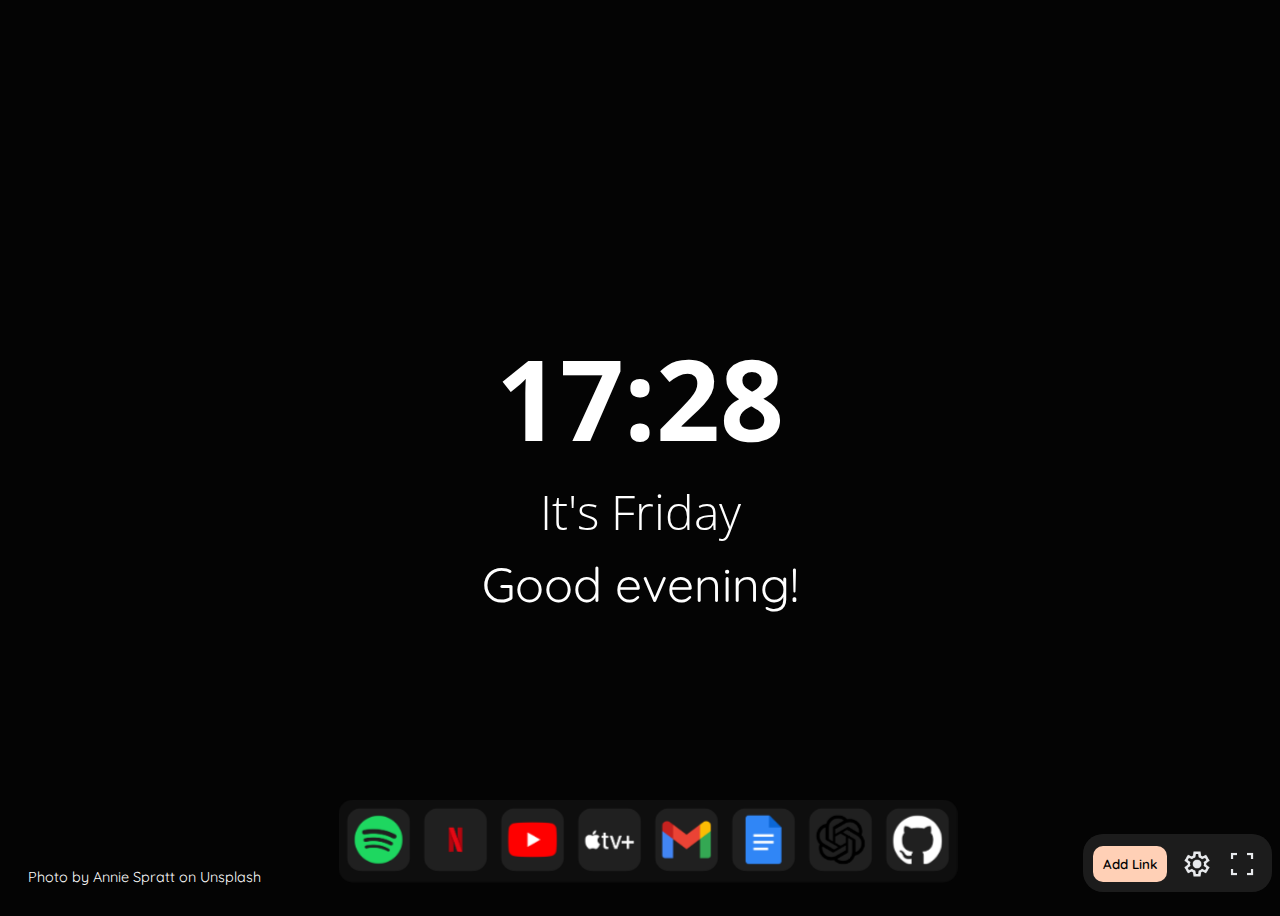
==== Home.html @ 3ab74b73 "Minor Bug fixes" ====
<!DOCTYPE html>
<html lang="en">
<head>
    <!--Meta Tags-->
    <meta name="viewport" content="width=device-width, initial-scale=1"/>
    <!--CSS Styling Files-->
    <link rel="stylesheet" href="styles/Main.css">
    <link rel="stylesheet" href="styles/Widget.css">
    <link rel="stylesheet" href="styles/Popup.css">
    <link rel="icon" href="icons/title-bar-logo.png">
    <title>New Tab</title>
</head>
<body>
    <!--Fixed Bottom Bar for buttons like fullscreen and add link-->
    <div id="bottomBar">
        <button id="addLink" src="icons/add.png" width="30" height="30">Add Link</button>
        <img id="settings" src="icons/settings.png" width="30" height="30">
        <img id="fullscreen" src="icons/fullscreen.png" width="30" height="30">
    </div>
    <!--Grid Item for displaying time,date and greeting message-->

    <div id="info">
        <h1 id="time">00:00</h1>
        <h2 id="date">It's Wednesday</h2>
        <h2 id="greetingMessage">Good morning!</h2>
    </div>

    <!--This area is used for inserting the links that the user inputs-->
    <div id="link-area">
        <div id="linksBox">
            <!--The links will be added into this Linkholder div dynamically through js script-->
            <div id="linkHolder">
            </div>
            <!--Popup windows for adding custom links-->
            <div id="linkPopup" class="popup">
                <div class="popup-content">
                    <h1 style="color: white; font-family: 'Open Sans'; font-weight: 400;">
                        Add link</h1>
                    <input type="text" placeholder="Enter Name" id="linkName">
                    <input type="text" placeholder="Link Address" id="linkSpace">
                    <button type="submit" id="linkAddBtn">Add</button>
                    <button id="closePopup">Close</button>
                </div>
            </div>
            <!--Popup windows for Settings window-->
            <div id="settingsPopup" class="popupSettings">
                <div class="popupSettings-content">
                    <!--Aura logo-->
                    <img src="icons/close.png" width="30" height="30" id="closePopupSet">  
                    <center>
                        <img src="icons/Logo.png" height="250" width="250">
                    </center>

                    <!--Clock customisation Part-->
                    <h2 id="settingsHeading">Clock Customisation</h2>
                    <!--Font 1-->
                    <label style="font-family: 'quicksand'; font-size: 1.2em;">
                    <input type="radio" id="clockstyle-1" name="font" value="Quicksand">Quicksand</label>
                    <!--Font 2-->
                    <label style="font-family: 'Cactus Classical Serif'; font-size: 1.2em;">
                    <input type="radio" id="clockstyle-2" name="font" value="Cactus Classical Serif">Cactus Classical Serif</label>
                    <!--Font 3-->
                    <label style="font-family: 'Open Sans'; font-size: 1.2em;">
                    <input type="radio" id="clockstyle-3" name="font" value="Open Sans" checked>Open Sans</label>
                    <!--Font 4-->
                    <label style="font-family: 'Tiny5'; font-size: 1.2em;">
                    <input type="radio" id="clockstyle-4" name="font" value="Tiny5">Tiny5</label>
                    <!--Font 5-->
                    <label style="font-family: 'Oswald'; font-size: 1.2em;">
                        <input type="radio" id="clockstyle-4" name="font" value="Oswald">Oswald</label>
                    <!--Font 6-->
                    <label style="font-family: 'Raleway'; font-size: 1.2em;">
                        <input type="radio" id="clockstyle-4" name="font" value="Raleway">Raleway</label>

                    <!--Date Format Customisation-->
                    <h2 id="settingsHeading">Date Format</h2>
                    <label style="font-size: 1.2em;">
                        <input type="radio" name="dtype" value="formatted">
                        Formatted Date
                    </label>
                    <label style="font-size: 1.2em;">
                        <input type="radio" name="dtype" value="text" checked>
                        Text Date
                    </label>

                    <!--Time Format Customisation-->
                    <h2 id="settingsHeading">Time Format</h2>
                    <label style="font-size: 1.2em;">
                        <input type="radio" name="ttype" value="24hr" checked>
                        24-Hour Clock
                    </label>
                    <label style="font-size: 1.2em;">
                        <input type="radio" name="ttype" value="12hr">
                        12-Hour Clock
                    </label>

                    <!--Date & Time Placement Customisation-->
                    <h2 id="settingsHeading">Date & Time Placement</h2>
                    <label style="font-size: 1.2em;">
                        <input type="radio" name="ptype" value="start">
                        Left
                    </label>
                    <label style="font-size: 1.2em;">
                        <input type="radio" name="ptype" value="center" checked>
                        Center
                    </label>
                    
                    <div id="bottominfo">
                        <a href="https://github.com/harryfrzz/Aura"><img id="social-github" src="icons/github-mark-white.png" width="35" height="35"></a>
                    </div>
                </div>
            </div>
        </div>
    </div>  

    <!--Link Dock-->
    <div class="container">
        <div id="gridView">
            <div id="quickLinks">
                <div id="appHolder">
                    <a href="https://open.spotify.com/" target="_blank"><img id="appItem" src="icons/spotify.png"></a>
                    <a href="https://www.netflix.com/" target="_blank"><img id="appItem" src="icons/netflix.png"></a>
                    <a href="https://www.youtube.com/" target="_blank"><img id="appItem" src="icons/youtube.png"></a>
                    <a href="https://tv.apple.com/" target="_blank"><img id="appItem" src="icons/appletv.png"></a>
                    <a href="https://mail.google.com/" target="_blank"><img id="appItem" src="icons/gmail.png"></a>
                    <a href="https://docs.google.com/" target="_blank"><img id="appItem" src="icons/googledocs.png"></a>
                    <a href="https://chat.openai.com/" target="_blank"><img id="appItem" src="icons/chatgpt.png"></a>
                    <a href="https://github.com/" target="_blank"><img id="appItem" src="icons/github-mark-white.png"></a>
                </div>
            </div>
        </div>
    </div>

    <!--Author Attribution for unsplash-->
    <footer>
        <p id="attribution">Photo by Annie Spratt on Unsplash</p>
    </footer>

    <!--JS Scripts-->
    <script src="Scripts/Fullscreen.js"></script>
    <script src="Scripts/UnsplashBg.js"></script>
    <script src="Scripts/DateTypeSelector.js"></script>
    <script src="Scripts/Settings.js"></script>
    <script src="Scripts/LocalStorageLinks.js"></script>
    <script src="Scripts/AddLinkPopUp.js"></script>
    <script src="Scripts/FontSelector.js"></script>
</body>
</html>
---- styles/Main.css ----
/*Fonts*/
@import url('https://fonts.googleapis.com/css2?family=Open+Sans:ital,wght@0,300..800;1,300..800&family=Quicksand:wght@300..700&display=swap');
@import url('https://fonts.googleapis.com/css2?family=Cactus+Classical+Serif&display=swap');
@import url('https://fonts.googleapis.com/css2?family=Oswald:wght@200..700&family=Raleway:ital,wght@0,100..900;1,100..900&family=Roboto+Mono:ital,wght@0,100..700;1,100..700&display=swap');
@import url('https://fonts.googleapis.com/css2?family=Tiny5&display=swap');


/*Main Body features*/

body::-webkit-scrollbar{
    display: none;
}
#linkHolder::-webkit-scrollbar{
    display: none;
}
body{
    background: rgb(4, 4, 4);
    background-size:cover;
    background-repeat: no-repeat;
    background-position: center;
    height: 100vh;
    font-size: 100%;
    overflow: hidden;   
    width: 100vw;
}

/*Main Grid View*/
#info{
    /*display: flex;
    flex-direction: column;
    margin: 12% 50px auto;*/
    width: max-content;
    height: fit-content;
    position: fixed;
    top: 50%;
    text-align: center;
    left: 50%;
    transform: translate(-50%, -50%);
}

/*Time and Date*/
#time{
    font-family: "Open Sans";
    color: white;
    font-size: 7em;
}
#date{
    margin-top: -70px;
    font-family: "Open Sans";
    font-weight: 300;
    color: white;
    font-size: 3em;
}

/*Greeting Message - (Good morning!..etc)*/

#greetingMessage{
    margin-top: -30px;
    font-family: "Quicksand";
    font-weight: 400;
    color: white;
    font-size: 3em;
}

/*CSS styling for the custom links*/

#linkHolder{
    display: flex;
    flex-direction: column;
    justify-content: start;
    position: fixed;
    top: 0;
    right: 0;
    padding: 5px;
    margin-top: 20px;
    margin-right: 20px;
    flex-wrap: wrap;
    width: fit-content;
    height: 550px;
    overflow-y: scroll;
    gap: 10px;
    transition: 0.25s ease;
}
.linkObject{
    display: flex;
    justify-content: space-between;
    background-color: rgba(95, 95, 95, 0.226);
    backdrop-filter: blur(10px);
    border-radius: 20px;
    margin-top: 2px;
    width: 220px;
    height: 60px;
}
#link{
    margin-top: 20px;
    margin-left: 10px;
    text-decoration: none;
    font-size: 1em;
    color: aliceblue;
    font-weight: bold;
    font-family: "quicksand";
}
#link:hover{
    text-decoration: underline;
}
#addLink{
    color: black;
    font-family: "quicksand";
    font-weight: 600;
    margin-top: 2px;
    padding: 10px;
    background-color: rgb(255, 208, 182);
    border-radius: 10px;
    border: none;
}
.delete-button{
    display: none;
    margin-top: 18px;
    margin-right: 10px;
}
.linkObject:hover .delete-button{
    display: flex;
}

/*Fixed Bottom bar for buttons like add link,fullscreen etc*/

#bottomBar{
    display: flex;
    justify-content: end;
    background-color: rgba(88, 88, 88, 0.295);
    backdrop-filter: blur(10px);
    width: fit-content;
    height: fit-content;
    padding: 10px;
    gap: 15px;
    position: fixed;
    right: 0;
    bottom: 0;
    margin: 8px;
    border-radius: 20px;
}
#fullscreen{
    margin-top: 5px;
    margin-right: 5px;
}
#settings{
    margin-top: 5px;
}

/*Author attribution style for unsplash API*/

#attribution{
    font-family: "quicksand";
    font-weight: 200;
    font-size: 0.9em;
    position: absolute;
    bottom: 0;
    margin-left: 20px;
    font-weight: normal;
    color: white;
}
---- styles/Widget.css ----
/*Quicklinks widget*/
#gridView{
    display: flex;
    justify-content: center;
    flex-wrap: wrap;
    margin-bottom: 50px;
    padding: 20px;
    border-radius: 25px;
}
#quickLinks{
    position: fixed;
    bottom: 0;
    scale: 0.7;
    background-color: rgba(59, 59, 59, 0.192);
    border-radius: 20px;
    overflow-y: none;
    backdrop-filter: blur(10px);
    height: fit-content;
    width: fit-content;
    padding: 12px;
}
#appHolder{
    display: flex;
    flex-direction: row;
    flex-wrap: wrap;
    gap: 20px;
}
#appItem{
    width: 70px;
    height: 70px;
    padding: 10px;
    background-color: rgba(59, 59, 59, 0.418);
    border-radius: 20px;
    transition: 0.1s ease;
}
#appItem:hover{
    scale: 1.2;
}
---- styles/Popup.css ----
/*Link Addtion Popup*/
.popup {
    position: fixed;
    z-index: 1;
    left: 0;
    top: 0;
    width: 100%;
    background-color: rgba(51, 51, 51, 0.26);
    backdrop-filter: blur(10px);
    height: 100%;
    overflow: auto;
    display: none;
}
.popup-content {
    display: flex;
    background-color: rgb(3, 3, 3);
    margin: 20% auto;
    padding: 20px;
    width: 50vw;
    font-weight: bolder;
    border-radius: 20px;
}
.popup-content button {
    display: block;
    margin: 0 auto;
}
.show {
    display: block;
}
#linkSpace{
    color: white;
    font-family: "Open Sans";
    padding: 5px;
    width: 300px;
    height: 20px;
    margin-left: 20px;
    margin-top: 25px;
    background: none;
    border: none;
    border-bottom-style: solid;
    border-width: 1px;
    outline: none;
}
#linkName{
    color: white;
    font-family: "Open Sans";
    padding: 5px;
    width: 300px;
    height: 20px;
    margin-left: 20px;
    margin-top: 25px;
    background: none;
    border: none;
    border-bottom-style: solid;
    border-width: 1px;
    outline: none;
}
#linkAddBtn{
    width: 70px;
    height: fit-content;
    margin-top: 20px;
    font-family: "quicksand";
    font-weight: 600;
    padding: 12px;
    margin-left: 20px;
    margin-right: 10px;
    border-radius: 10px;
    border: none;
    background-color: rgb(255, 208, 182);

}
#closePopup{
    width: 70px;
    height: fit-content;
    margin-top: 20px;
    font-family: "quicksand";
    font-weight: 600;
    padding: 12px;
    border-radius: 10px;
    border: none;
    background-color: rgb(255, 208, 182);
}

/*Settings Popup*/

.popupSettings {
    z-index: 1;
    width: 100%;
    height: 100%;
    display: none;
}
.popupSettings-content {
    position: fixed;
    top: 0;
    right: 0;
    display: flex;
    flex-direction: column;
    background-color: rgba(3, 3, 3, 0.233);
    backdrop-filter: blur(10px);
    padding: 20px;
    width: 20vw;
    height: 100vh;
    font-weight: bolder;
    overflow: scroll;
    
}
.popupSettings-content h2{
    font-family: "quicksand";
    color: white;
}
.popupSettings-content input{
    margin-bottom: 20px;
    accent-color: rgb(255, 208, 182);
}
.popupSettings-content label{
    color: white;
    font-family: "quicksand";
    font-weight: 500;
}
#closePopupSet{
    position: fixed;
    top: 0;
    margin-top: 30px;}
.showSettings {
    display: block;
}
.popupSettings-content::-webkit-scrollbar{
    display: none;
}
#bottominfo{
    margin-top: 30px;
    margin-bottom: 50px;
}
#settingsHeading{
    color: white;
    font-family: 'quicksand';
}
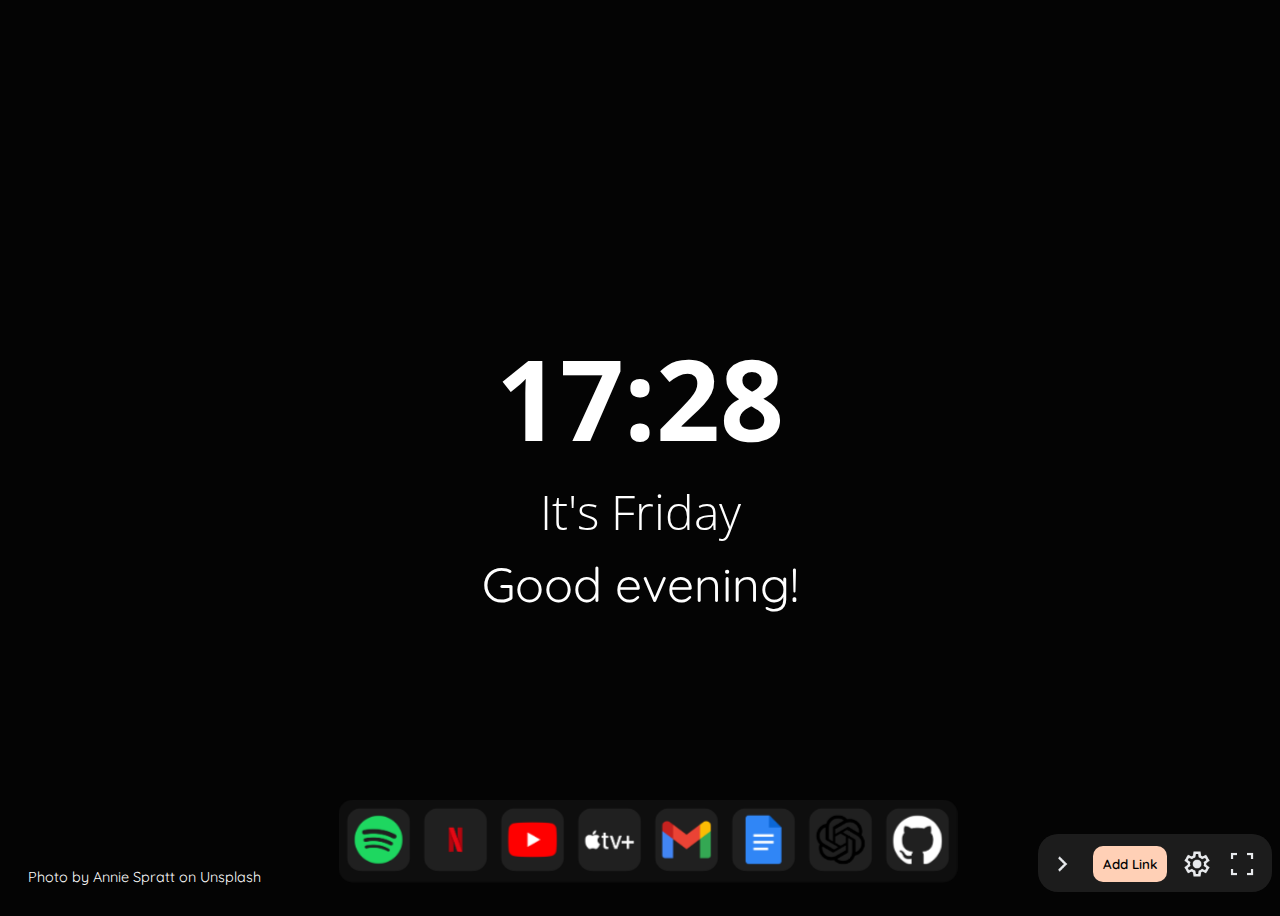
==== commit 44db174c: "Added Features and Bug Fixes" ====
--- a/Home.html
+++ b/Home.html
@@ -13,6 +13,7 @@
 <body>
     <!--Fixed Bottom Bar for buttons like fullscreen and add link-->
     <div id="bottomBar">
+        <img src="icons/right.png" id="nextBtn" width="30" height="30">
         <button id="addLink" src="icons/add.png" width="30" height="30">Add Link</button>
         <img id="settings" src="icons/settings.png" width="30" height="30">
         <img id="fullscreen" src="icons/fullscreen.png" width="30" height="30">
@@ -104,6 +105,14 @@
                         <input type="radio" name="ptype" value="center" checked>
                         Center
                     </label>
+
+                    <!--Date & Time Color Customisation-->
+                    <h2 id="textColor">Text Color</h2>
+                    <label style="font-size: 1.2em;">
+                        <input type="color" name="colorSelector" id="clrSelector">
+                        Select Color
+                    </label>
+                    <button type="submit" id="setColor">Apply Color</button>
                     
                     <div id="bottominfo">
                         <a href="https://github.com/harryfrzz/Aura"><img id="social-github" src="icons/github-mark-white.png" width="35" height="35"></a>
--- a/styles/Main.css
+++ b/styles/Main.css
@@ -26,9 +26,6 @@
 
 /*Main Grid View*/
 #info{
-    /*display: flex;
-    flex-direction: column;
-    margin: 12% 50px auto;*/
     width: max-content;
     height: fit-content;
     position: fixed;
@@ -36,19 +33,18 @@
     text-align: center;
     left: 50%;
     transform: translate(-50%, -50%);
+    color: white;
 }
 
 /*Time and Date*/
 #time{
     font-family: "Open Sans";
-    color: white;
     font-size: 7em;
 }
 #date{
     margin-top: -70px;
     font-family: "Open Sans";
     font-weight: 300;
-    color: white;
     font-size: 3em;
 }
 
@@ -58,7 +54,6 @@
     margin-top: -30px;
     font-family: "Quicksand";
     font-weight: 400;
-    color: white;
     font-size: 3em;
 }
 
@@ -146,6 +141,9 @@
 #settings{
     margin-top: 5px;
 }
+#nextBtn{
+    margin-top: 5px;
+}
 
 /*Author attribution style for unsplash API*/
 
--- a/styles/Popup.css
+++ b/styles/Popup.css
@@ -120,7 +120,17 @@
 #closePopupSet{
     position: fixed;
     top: 0;
-    margin-top: 30px;}
+    margin-top: 30px;
+}
+#setColor{
+    width: max-content;
+    height: fit-content;
+    padding: 10px;
+    border-radius: 10px;
+    background-color: rgb(255, 208, 182);
+    border: none;
+    outline: none;
+}
 .showSettings {
     display: block;
 }
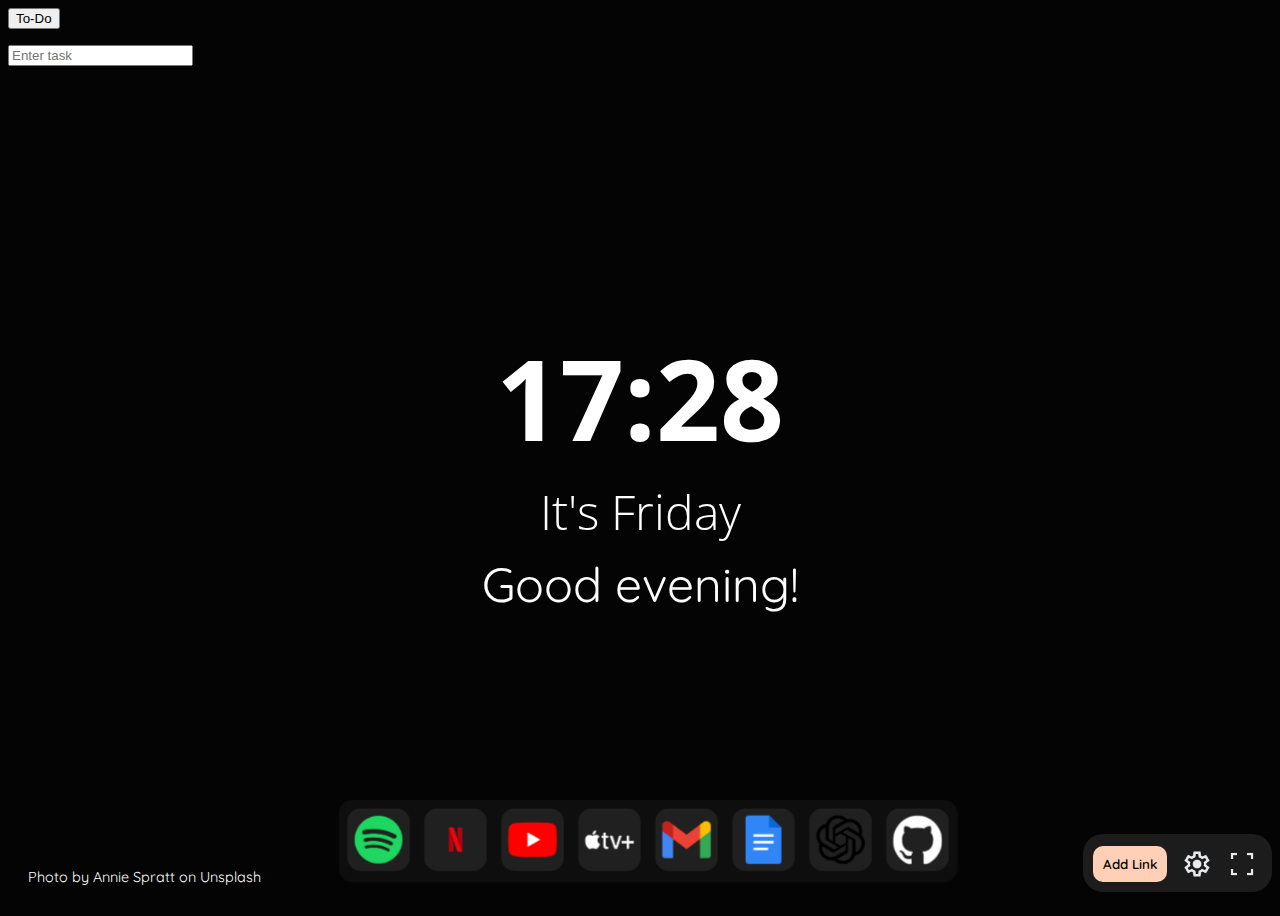
==== commit 6d5822d7: "Update Home.html with to-do feature" ====
--- a/Home.html
+++ b/Home.html
@@ -7,13 +7,14 @@
     <link rel="stylesheet" href="styles/Main.css">
     <link rel="stylesheet" href="styles/Widget.css">
     <link rel="stylesheet" href="styles/Popup.css">
+    <link rel="stylesheet" href="styles/To-do.css">
+   
     <link rel="icon" href="icons/title-bar-logo.png">
     <title>New Tab</title>
 </head>
 <body>
     <!--Fixed Bottom Bar for buttons like fullscreen and add link-->
     <div id="bottomBar">
-        <img src="icons/right.png" id="nextBtn" width="30" height="30">
         <button id="addLink" src="icons/add.png" width="30" height="30">Add Link</button>
         <img id="settings" src="icons/settings.png" width="30" height="30">
         <img id="fullscreen" src="icons/fullscreen.png" width="30" height="30">
@@ -42,6 +43,12 @@
                     <button type="submit" id="linkAddBtn">Add</button>
                     <button id="closePopup">Close</button>
                 </div>
+            </div>
+             <!--Added feature of to-do list-->
+            <div id="to-do">
+                <button id="add-todo-btn">To-Do</button>
+                <ul id="todo-list"></ul>
+                <input id="todo-input" type="text" placeholder="Enter task">
             </div>
             <!--Popup windows for Settings window-->
             <div id="settingsPopup" class="popupSettings">
@@ -102,17 +109,13 @@
                         Left
                     </label>
                     <label style="font-size: 1.2em;">
+                        <input type="radio" name="ptype" value="end">
+                        Right
+                    </label>
+                    <label style="font-size: 1.2em;">
                         <input type="radio" name="ptype" value="center" checked>
                         Center
                     </label>
-
-                    <!--Date & Time Color Customisation-->
-                    <h2 id="textColor">Text Color</h2>
-                    <label style="font-size: 1.2em;">
-                        <input type="color" name="colorSelector" id="clrSelector">
-                        Select Color
-                    </label>
-                    <button type="submit" id="setColor">Apply Color</button>
                     
                     <div id="bottominfo">
                         <a href="https://github.com/harryfrzz/Aura"><img id="social-github" src="icons/github-mark-white.png" width="35" height="35"></a>
@@ -153,5 +156,6 @@
     <script src="Scripts/LocalStorageLinks.js"></script>
     <script src="Scripts/AddLinkPopUp.js"></script>
     <script src="Scripts/FontSelector.js"></script>
+    <script src="Scripts/To-do.js"></script>
 </body>
-</html>+</html>
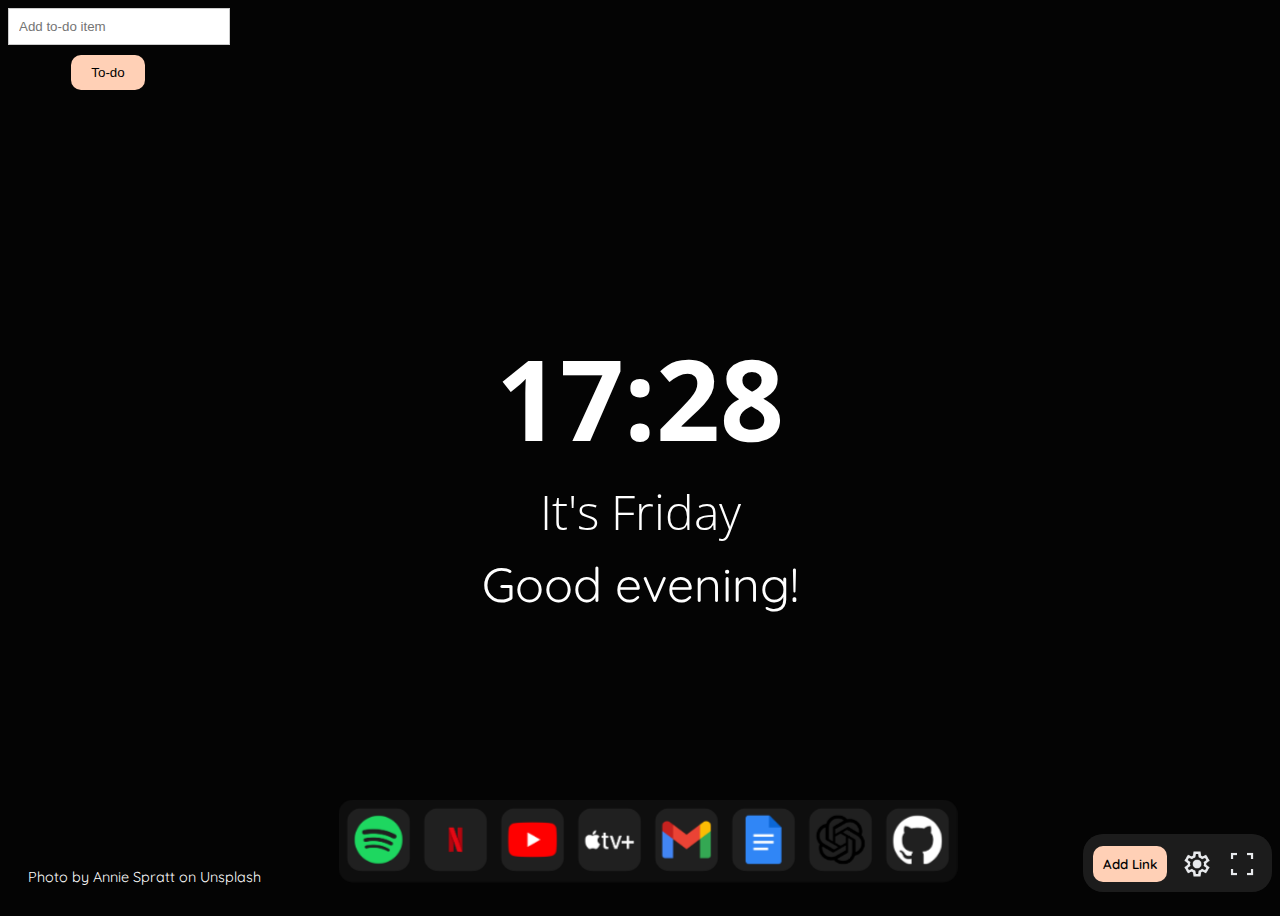
==== commit 47cdc92a: "Added additional settings option" ====
--- a/Home.html
+++ b/Home.html
@@ -26,7 +26,6 @@
         <h2 id="date">It's Wednesday</h2>
         <h2 id="greetingMessage">Good morning!</h2>
     </div>
-
     <!--This area is used for inserting the links that the user inputs-->
     <div id="link-area">
         <div id="linksBox">
@@ -45,10 +44,10 @@
                 </div>
             </div>
              <!--Added feature of to-do list-->
-            <div id="to-do">
-                <button id="add-todo-btn">To-Do</button>
+             <div id="to-do">
+                <input id="todo-input" type="text" placeholder="Add to-do item">
+                <button id="add-todo-btn">To-do</button>
                 <ul id="todo-list"></ul>
-                <input id="todo-input" type="text" placeholder="Enter task">
             </div>
             <!--Popup windows for Settings window-->
             <div id="settingsPopup" class="popupSettings">
@@ -116,7 +115,15 @@
                         <input type="radio" name="ptype" value="center" checked>
                         Center
                     </label>
-                    
+
+                    <!-- Additional settings button -->
+                    <button id="settings-btn">Additional Settings</button>
+                    <div id="settings-container" style="display: none;">
+                        <label>
+                        <input type="checkbox" id="todo-list-enabled">
+                        To-Do List
+                        </label>
+                    </div>
                     <div id="bottominfo">
                         <a href="https://github.com/harryfrzz/Aura"><img id="social-github" src="icons/github-mark-white.png" width="35" height="35"></a>
                     </div>
--- a/styles/To-do.css
+++ b/styles/To-do.css
@@ -0,0 +1,41 @@
+#to-do{
+    width: 200px;
+    height: 100px;
+    font-family: Arial, sans-serif;
+    text-align: center;
+  }
+  
+  #add-todo-btn {
+    background-color:rgb(255, 208, 182);
+    color: #000000;
+    padding: 10px 20px;
+    border: none;
+    border-radius: 10px;
+    cursor: pointer;
+  }
+  
+  #add-todo-btn:hover {
+    background-color: #3e8e41;
+  }
+  
+  #todo-list {
+    list-style: none;
+    padding: 5px;
+    margin: 0;
+  }
+  
+  #todo-list li {
+    padding: 10px;
+    border-bottom: 1px solid #ccc;
+  }
+  
+  #todo-list li:last-child {
+    border-bottom: none;
+  }
+  
+  #todo-input {
+    width: 100%;
+    padding: 10px;
+    margin-bottom: 10px;
+    border: 1px solid #ccc;
+  }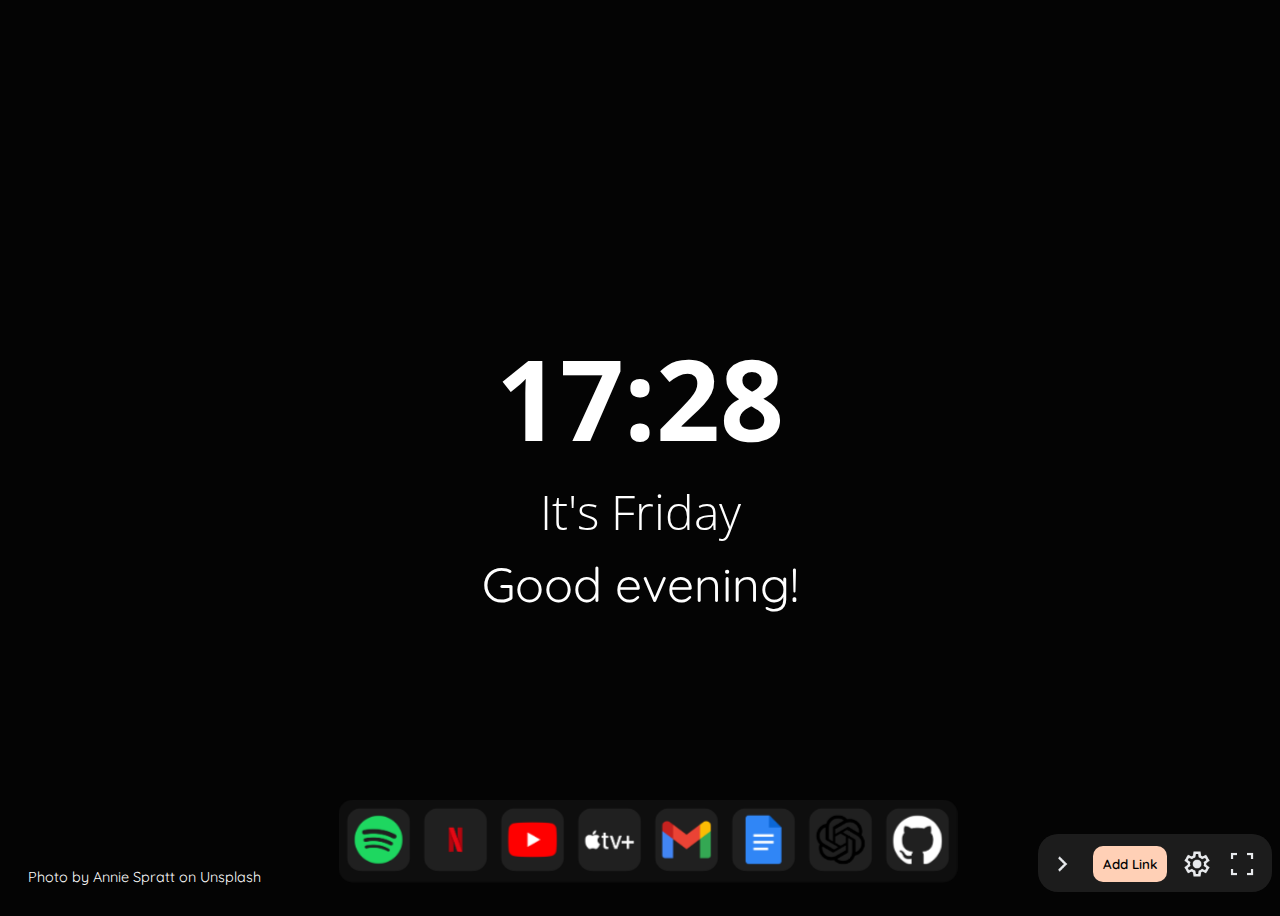
==== commit e73f14a7: "Code fixes" ====
--- a/Home.html
+++ b/Home.html
@@ -7,14 +7,13 @@
     <link rel="stylesheet" href="styles/Main.css">
     <link rel="stylesheet" href="styles/Widget.css">
     <link rel="stylesheet" href="styles/Popup.css">
-    <link rel="stylesheet" href="styles/To-do.css">
-   
     <link rel="icon" href="icons/title-bar-logo.png">
     <title>New Tab</title>
 </head>
 <body>
     <!--Fixed Bottom Bar for buttons like fullscreen and add link-->
     <div id="bottomBar">
+        <img src="icons/right.png" id="nextBtn" width="30" height="30">
         <button id="addLink" src="icons/add.png" width="30" height="30">Add Link</button>
         <img id="settings" src="icons/settings.png" width="30" height="30">
         <img id="fullscreen" src="icons/fullscreen.png" width="30" height="30">
@@ -26,6 +25,7 @@
         <h2 id="date">It's Wednesday</h2>
         <h2 id="greetingMessage">Good morning!</h2>
     </div>
+
     <!--This area is used for inserting the links that the user inputs-->
     <div id="link-area">
         <div id="linksBox">
@@ -42,12 +42,6 @@
                     <button type="submit" id="linkAddBtn">Add</button>
                     <button id="closePopup">Close</button>
                 </div>
-            </div>
-             <!--Added feature of to-do list-->
-             <div id="to-do">
-                <input id="todo-input" type="text" placeholder="Add to-do item">
-                <button id="add-todo-btn">To-do</button>
-                <ul id="todo-list"></ul>
             </div>
             <!--Popup windows for Settings window-->
             <div id="settingsPopup" class="popupSettings">
@@ -108,22 +102,18 @@
                         Left
                     </label>
                     <label style="font-size: 1.2em;">
-                        <input type="radio" name="ptype" value="end">
-                        Right
-                    </label>
-                    <label style="font-size: 1.2em;">
                         <input type="radio" name="ptype" value="center" checked>
                         Center
                     </label>
 
-                    <!-- Additional settings button -->
-                    <button id="settings-btn">Additional Settings</button>
-                    <div id="settings-container" style="display: none;">
-                        <label>
-                        <input type="checkbox" id="todo-list-enabled">
-                        To-Do List
-                        </label>
-                    </div>
+                    <!--Date & Time Color Customisation-->
+                    <h2 id="textColor">Text Color</h2>
+                    <label style="font-size: 1.2em;">
+                        <input type="color" name="colorSelector" id="clrSelector">
+                        Select Color
+                    </label>
+                    <button type="submit" id="setColor">Apply Color</button>
+                    
                     <div id="bottominfo">
                         <a href="https://github.com/harryfrzz/Aura"><img id="social-github" src="icons/github-mark-white.png" width="35" height="35"></a>
                     </div>
@@ -163,6 +153,5 @@
     <script src="Scripts/LocalStorageLinks.js"></script>
     <script src="Scripts/AddLinkPopUp.js"></script>
     <script src="Scripts/FontSelector.js"></script>
-    <script src="Scripts/To-do.js"></script>
 </body>
-</html>
+</html>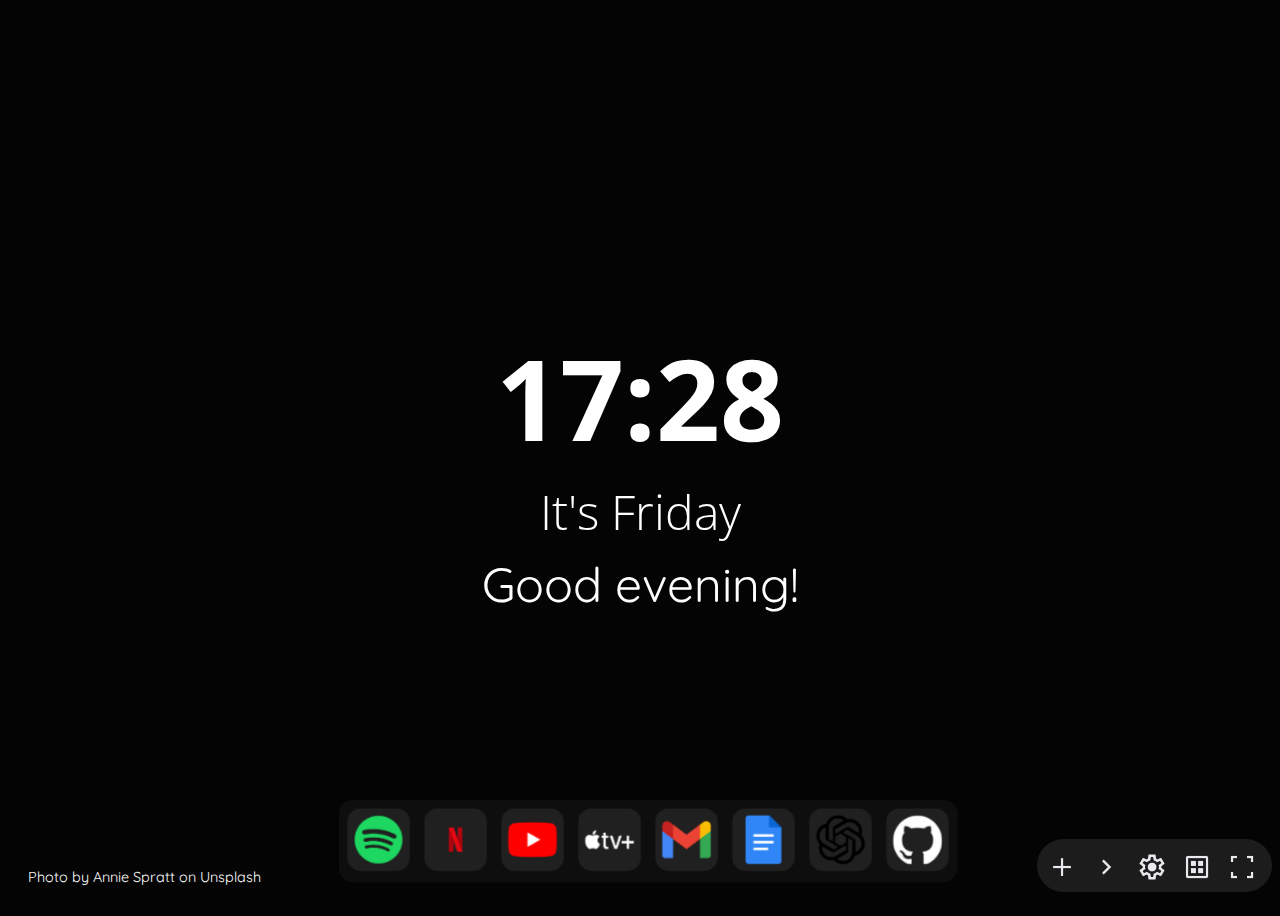
==== commit 3619a9b1: "Added Features and Bug Fixes" ====
--- a/Home.html
+++ b/Home.html
@@ -13,10 +13,17 @@
 <body>
     <!--Fixed Bottom Bar for buttons like fullscreen and add link-->
     <div id="bottomBar">
-        <img src="icons/right.png" id="nextBtn" width="30" height="30">
-        <button id="addLink" src="icons/add.png" width="30" height="30">Add Link</button>
+        <img id="addLink" src="icons/add.png" width="30" height="30">
+        <img id="nextBtn" src="icons/right.png"  width="30" height="30">
         <img id="settings" src="icons/settings.png" width="30" height="30">
+        <img id="widgets" src="icons/widgets.png" width="30" height="30">
         <img id="fullscreen" src="icons/fullscreen.png" width="30" height="30">
+    </div>
+    <div id="batteryPanel">
+        <div id="batteryLevel">
+            <h2 id="batteryText">100%</h2>
+            <img id="isCharging" src="icons/charging.png" width="20" height="20">
+        </div>
     </div>
     <!--Grid Item for displaying time,date and greeting message-->
 
@@ -119,6 +126,23 @@
                     </div>
                 </div>
             </div>
+            <!--Popup windows for widget window-->
+            <div id="widgetPopup" class="popupWidget">
+                <div class="popupWidgets-content">
+                    <h1>Widgets</h1>
+                    <div id="batteryWidget">
+                        <h3>Battery</h3>
+                        <label><input type="radio" value="on" name="batteryLevelWidget">On</label>
+                        <label><input type="radio" value="off" name="batteryLevelWidget" checked>Off</label>
+                    </div>
+                    <div id="linksWidget">
+                        <h3>Quick Links Bar</h3>
+                        <label><input type="radio" value="on" name="QuickLinksWidget">On</label>
+                        <label><input type="radio" value="off" name="QuickLinksWidget" checked>Off</label>
+                    </div>
+                    <button id="closeWidgetPopup">Close</button>
+                </div>
+            </div>
         </div>
     </div>  
 
@@ -139,6 +163,7 @@
             </div>
         </div>
     </div>
+    
 
     <!--Author Attribution for unsplash-->
     <footer>
@@ -148,10 +173,12 @@
     <!--JS Scripts-->
     <script src="Scripts/Fullscreen.js"></script>
     <script src="Scripts/UnsplashBg.js"></script>
-    <script src="Scripts/DateTypeSelector.js"></script>
+    <script src="Scripts/DateTypeSelector.js"></script> 
     <script src="Scripts/Settings.js"></script>
     <script src="Scripts/LocalStorageLinks.js"></script>
+    <script src="Scripts/WidgetPopup.js"></script>
     <script src="Scripts/AddLinkPopUp.js"></script>
     <script src="Scripts/FontSelector.js"></script>
+    <script src="Scripts/BatteryWidget.js"></script>
 </body>
 </html>--- a/styles/Main.css
+++ b/styles/Main.css
@@ -26,12 +26,11 @@
 
 /*Main Grid View*/
 #info{
+    display: none;
     width: max-content;
     height: fit-content;
     position: fixed;
-    top: 50%;
     text-align: center;
-    left: 50%;
     transform: translate(-50%, -50%);
     color: white;
 }
@@ -98,16 +97,6 @@
 #link:hover{
     text-decoration: underline;
 }
-#addLink{
-    color: black;
-    font-family: "quicksand";
-    font-weight: 600;
-    margin-top: 2px;
-    padding: 10px;
-    background-color: rgb(255, 208, 182);
-    border-radius: 10px;
-    border: none;
-}
 .delete-button{
     display: none;
     margin-top: 18px;
@@ -132,19 +121,33 @@
     right: 0;
     bottom: 0;
     margin: 8px;
-    border-radius: 20px;
+    border-radius: 35px;
+}
+#addLink{
+    margin-top: 3px;
+    border-radius: 5px;
+}
+#addLink:hover{
+    background-color: rgba(107, 107, 107, 0.548);
+    border-radius: 50%;
 }
 #fullscreen{
-    margin-top: 5px;
+    margin-top: 3px;
     margin-right: 5px;
 }
 #settings{
-    margin-top: 5px;
+    margin-top: 3px;
 }
 #nextBtn{
-    margin-top: 5px;
+    margin-top: 3px;
 }
-
+#widgets{
+    margin-top: 3px;
+}
+#nextBtn:hover{
+    background-color: rgba(107, 107, 107, 0.548);
+    border-radius: 50%;
+}
 /*Author attribution style for unsplash API*/
 
 #attribution{
--- a/styles/Widget.css
+++ b/styles/Widget.css
@@ -35,4 +35,38 @@
 }
 #appItem:hover{
     scale: 1.2;
+}
+/*Battery Widget*/
+#batteryPanel{
+    display: none;
+    position: fixed;
+    left: 20px;
+    margin-top: 20px;
+    width: 150px;
+    height: 75px;
+    border-radius: 15px;
+    color: white;
+    background-color: rgba(4, 4, 4, 0.219);
+    backdrop-filter: blur(10px);
+    overflow: hidden;
+}
+#batteryLevel{ 
+    display: flex;
+    justify-content: start;
+    width: 100%;
+    height: 100%;
+    background-color: rgba(29, 206, 109, 0.521);
+    backdrop-filter: blur(10px);
+}
+#batteryText{
+    font-family: "Open Sans";
+    font-size: 1.2em;
+    font-weight: 600;
+    margin-top: 23px;
+    margin-left: 5px;
+}
+#isCharging{
+    display: none;
+    margin-top: 27px;
+    margin-left: 70px;
 }--- a/styles/Popup.css
+++ b/styles/Popup.css
@@ -144,4 +144,29 @@
 #settingsHeading{
     color: white;
     font-family: 'quicksand';
+}
+
+/*Widgets Popup*/
+.popupWidget{
+    z-index: 1;
+    width: 100%;
+    height: 100%;
+    display: none;
+}
+.popupWidgets-content {
+    position: fixed;
+    top: 0;
+    right: 0;
+    display: flex;
+    flex-direction: column;
+    background-color: rgba(3, 3, 3, 0.233);
+    backdrop-filter: blur(10px);
+    padding: 20px;
+    width: 20vw;
+    height: 100vh;
+    font-weight: bolder;
+    overflow: scroll;
+}
+.showWidget {
+    display: block;
 }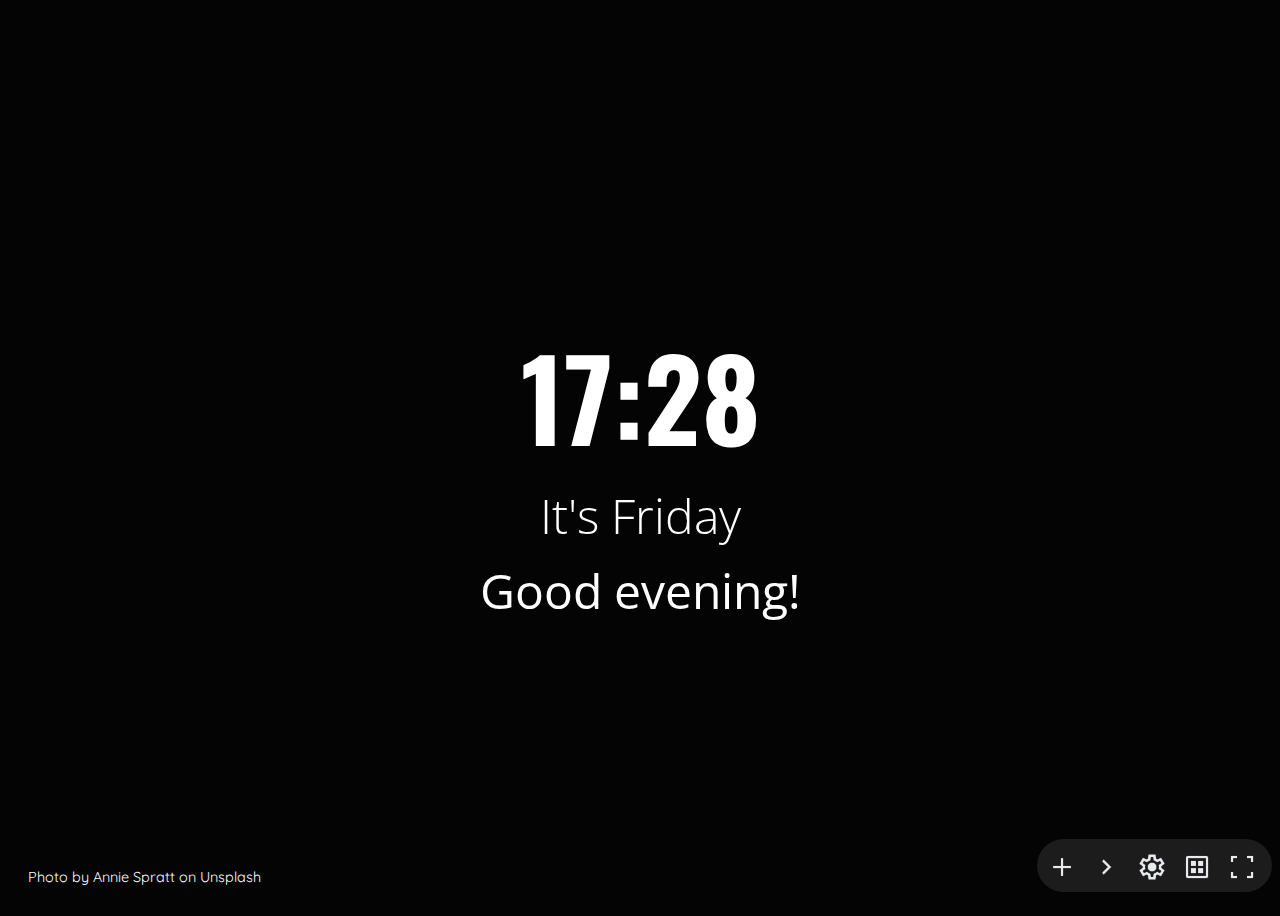
==== commit bc61921f: "Added features and bug fixes" ====
--- a/Home.html
+++ b/Home.html
@@ -69,13 +69,13 @@
                     <input type="radio" id="clockstyle-2" name="font" value="Cactus Classical Serif">Cactus Classical Serif</label>
                     <!--Font 3-->
                     <label style="font-family: 'Open Sans'; font-size: 1.2em;">
-                    <input type="radio" id="clockstyle-3" name="font" value="Open Sans" checked>Open Sans</label>
+                    <input type="radio" id="clockstyle-3" name="font" value="Open Sans">Open Sans</label>
                     <!--Font 4-->
                     <label style="font-family: 'Tiny5'; font-size: 1.2em;">
                     <input type="radio" id="clockstyle-4" name="font" value="Tiny5">Tiny5</label>
                     <!--Font 5-->
                     <label style="font-family: 'Oswald'; font-size: 1.2em;">
-                        <input type="radio" id="clockstyle-4" name="font" value="Oswald">Oswald</label>
+                        <input type="radio" id="clockstyle-4" name="font" value="Oswald" checked>Oswald</label>
                     <!--Font 6-->
                     <label style="font-family: 'Raleway'; font-size: 1.2em;">
                         <input type="radio" id="clockstyle-4" name="font" value="Raleway">Raleway</label>
@@ -129,18 +129,16 @@
             <!--Popup windows for widget window-->
             <div id="widgetPopup" class="popupWidget">
                 <div class="popupWidgets-content">
-                    <h1>Widgets</h1>
-                    <div id="batteryWidget">
-                        <h3>Battery</h3>
-                        <label><input type="radio" value="on" name="batteryLevelWidget">On</label>
-                        <label><input type="radio" value="off" name="batteryLevelWidget" checked>Off</label>
-                    </div>
-                    <div id="linksWidget">
-                        <h3>Quick Links Bar</h3>
-                        <label><input type="radio" value="on" name="QuickLinksWidget">On</label>
-                        <label><input type="radio" value="off" name="QuickLinksWidget" checked>Off</label>
-                    </div>
-                    <button id="closeWidgetPopup">Close</button>
+                    <img src="icons/close.png" width="30" height="30" id="closeWidgetPopup">  
+                    <h1 style="margin-top: 55px; color: white; font-family: 'Open Sans';">Widgets</h1>
+
+                    <h2>Battery</h2>
+                    <label><input type="radio" value="on" name="batteryLevelWidget">On</label>
+                    <label><input type="radio" value="off" name="batteryLevelWidget" checked>Off</label>
+
+                    <h2>Quick Links Bar</h2>
+                    <label><input type="radio" value="on" name="QuickLinksWidget">On</label>
+                    <label><input type="radio" value="off" name="QuickLinksWidget" checked>Off</label>
                 </div>
             </div>
         </div>
@@ -174,9 +172,10 @@
     <script src="Scripts/Fullscreen.js"></script>
     <script src="Scripts/UnsplashBg.js"></script>
     <script src="Scripts/DateTypeSelector.js"></script> 
-    <script src="Scripts/Settings.js"></script>
+    <script src="Scripts/Settings.js"></script> 
     <script src="Scripts/LocalStorageLinks.js"></script>
     <script src="Scripts/WidgetPopup.js"></script>
+    <script src="Scripts/Widgets.js"></script>
     <script src="Scripts/AddLinkPopUp.js"></script>
     <script src="Scripts/FontSelector.js"></script>
     <script src="Scripts/BatteryWidget.js"></script>
--- a/styles/Main.css
+++ b/styles/Main.css
@@ -33,11 +33,12 @@
     text-align: center;
     transform: translate(-50%, -50%);
     color: white;
+    word-wrap: normal;
 }
 
 /*Time and Date*/
 #time{
-    font-family: "Open Sans";
+    font-family: "Oswald";
     font-size: 7em;
 }
 #date{
@@ -51,7 +52,7 @@
 
 #greetingMessage{
     margin-top: -30px;
-    font-family: "Quicksand";
+    font-family: "Open Sans";
     font-weight: 400;
     font-size: 3em;
 }
--- a/styles/Widget.css
+++ b/styles/Widget.css
@@ -1,6 +1,6 @@
 /*Quicklinks widget*/
 #gridView{
-    display: flex;
+    display: none;
     justify-content: center;
     flex-wrap: wrap;
     margin-bottom: 50px;
@@ -12,12 +12,12 @@
     bottom: 0;
     scale: 0.7;
     background-color: rgba(59, 59, 59, 0.192);
-    border-radius: 20px;
+    border-radius: 40px;
     overflow-y: none;
     backdrop-filter: blur(10px);
     height: fit-content;
     width: fit-content;
-    padding: 12px;
+    padding: 10px;
 }
 #appHolder{
     display: flex;
@@ -29,8 +29,6 @@
     width: 70px;
     height: 70px;
     padding: 10px;
-    background-color: rgba(59, 59, 59, 0.418);
-    border-radius: 20px;
     transition: 0.1s ease;
 }
 #appItem:hover{
@@ -44,9 +42,9 @@
     margin-top: 20px;
     width: 150px;
     height: 75px;
-    border-radius: 15px;
+    border-radius: 25px;
     color: white;
-    background-color: rgba(4, 4, 4, 0.219);
+    background-color: rgba(68, 68, 68, 0.219);
     backdrop-filter: blur(10px);
     overflow: hidden;
 }
@@ -55,18 +53,17 @@
     justify-content: start;
     width: 100%;
     height: 100%;
-    background-color: rgba(29, 206, 109, 0.521);
-    backdrop-filter: blur(10px);
+    background-color: rgba(29, 206, 103, 0.568);
 }
 #batteryText{
     font-family: "Open Sans";
     font-size: 1.2em;
     font-weight: 600;
     margin-top: 23px;
-    margin-left: 5px;
+    margin-left: 6px;
 }
 #isCharging{
     display: none;
     margin-top: 27px;
-    margin-left: 70px;
+    margin-left: 80px;
 }--- a/styles/Popup.css
+++ b/styles/Popup.css
@@ -127,7 +127,8 @@
     height: fit-content;
     padding: 10px;
     border-radius: 10px;
-    background-color: rgb(255, 208, 182);
+    color: white;
+    background-color: rgba(143, 143, 143, 0.712);
     border: none;
     outline: none;
 }
@@ -145,6 +146,11 @@
     color: white;
     font-family: 'quicksand';
 }
+#clrSelector{
+    border: none;
+    background: none;
+}
+
 
 /*Widgets Popup*/
 .popupWidget{
@@ -167,6 +173,18 @@
     font-weight: bolder;
     overflow: scroll;
 }
+.popupWidgets-content h2{
+    font-family: "quicksand";
+    color: white;
+}
+.popupWidgets-content label{
+    font-family: "quicksand";
+    color: white;
+    margin-top: 10px;
+}
+.popupWidgets-content::-webkit-scrollbar{
+    display: none;
+}
 .showWidget {
     display: block;
 }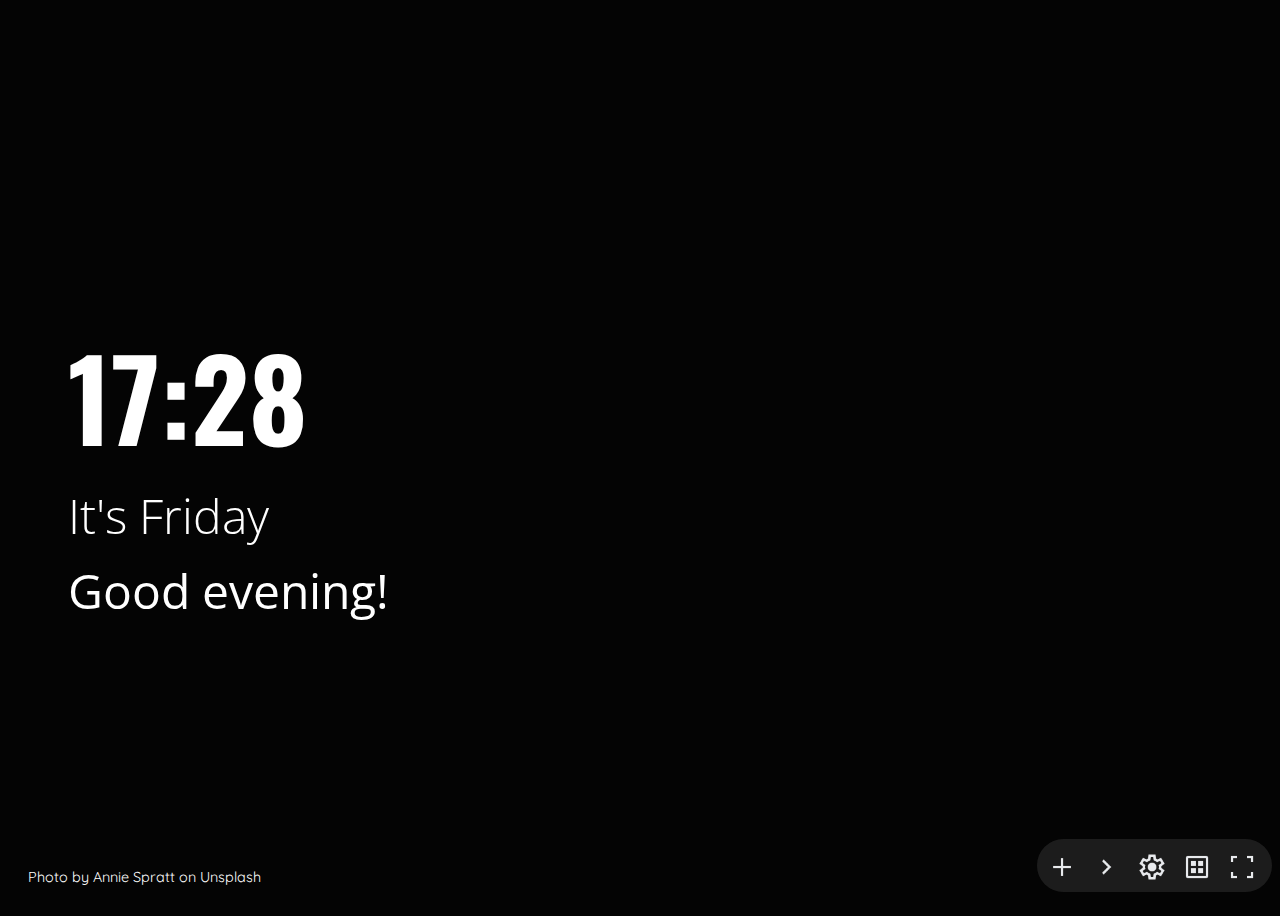
==== commit e856c19b: "Minor changes" ====
--- a/Home.html
+++ b/Home.html
@@ -105,11 +105,11 @@
                     <!--Date & Time Placement Customisation-->
                     <h2 id="settingsHeading">Date & Time Placement</h2>
                     <label style="font-size: 1.2em;">
-                        <input type="radio" name="ptype" value="start">
+                        <input type="radio" name="ptype" value="start" checked>
                         Left
                     </label>
                     <label style="font-size: 1.2em;">
-                        <input type="radio" name="ptype" value="center" checked>
+                        <input type="radio" name="ptype" value="center">
                         Center
                     </label>
 
--- a/styles/Popup.css
+++ b/styles/Popup.css
@@ -5,15 +5,15 @@
     left: 0;
     top: 0;
     width: 100%;
-    background-color: rgba(51, 51, 51, 0.26);
-    backdrop-filter: blur(10px);
+    background-color: rgba(0, 0, 0, 0.295);
     height: 100%;
     overflow: auto;
     display: none;
 }
 .popup-content {
     display: flex;
-    background-color: rgb(3, 3, 3);
+    background-color: rgba(51, 51, 51, 0.26);
+    backdrop-filter: blur(10px);
     margin: 20% auto;
     padding: 20px;
     width: 50vw;
@@ -26,6 +26,9 @@
 }
 .show {
     display: block;
+}
+#linkSpace::placeholder{
+    color: white;
 }
 #linkSpace{
     color: white;
@@ -40,6 +43,9 @@
     border-bottom-style: solid;
     border-width: 1px;
     outline: none;
+}
+#linkName::placeholder{
+    color: white;
 }
 #linkName{
     color: white;
@@ -66,7 +72,8 @@
     margin-right: 10px;
     border-radius: 10px;
     border: none;
-    background-color: rgb(255, 208, 182);
+    color: white;
+    background-color: rgba(48, 48, 48, 0.411);
 
 }
 #closePopup{
@@ -78,7 +85,8 @@
     padding: 12px;
     border-radius: 10px;
     border: none;
-    background-color: rgb(255, 208, 182);
+    color: white;
+    background-color: rgba(48, 48, 48, 0.411);
 }
 
 /*Settings Popup*/
